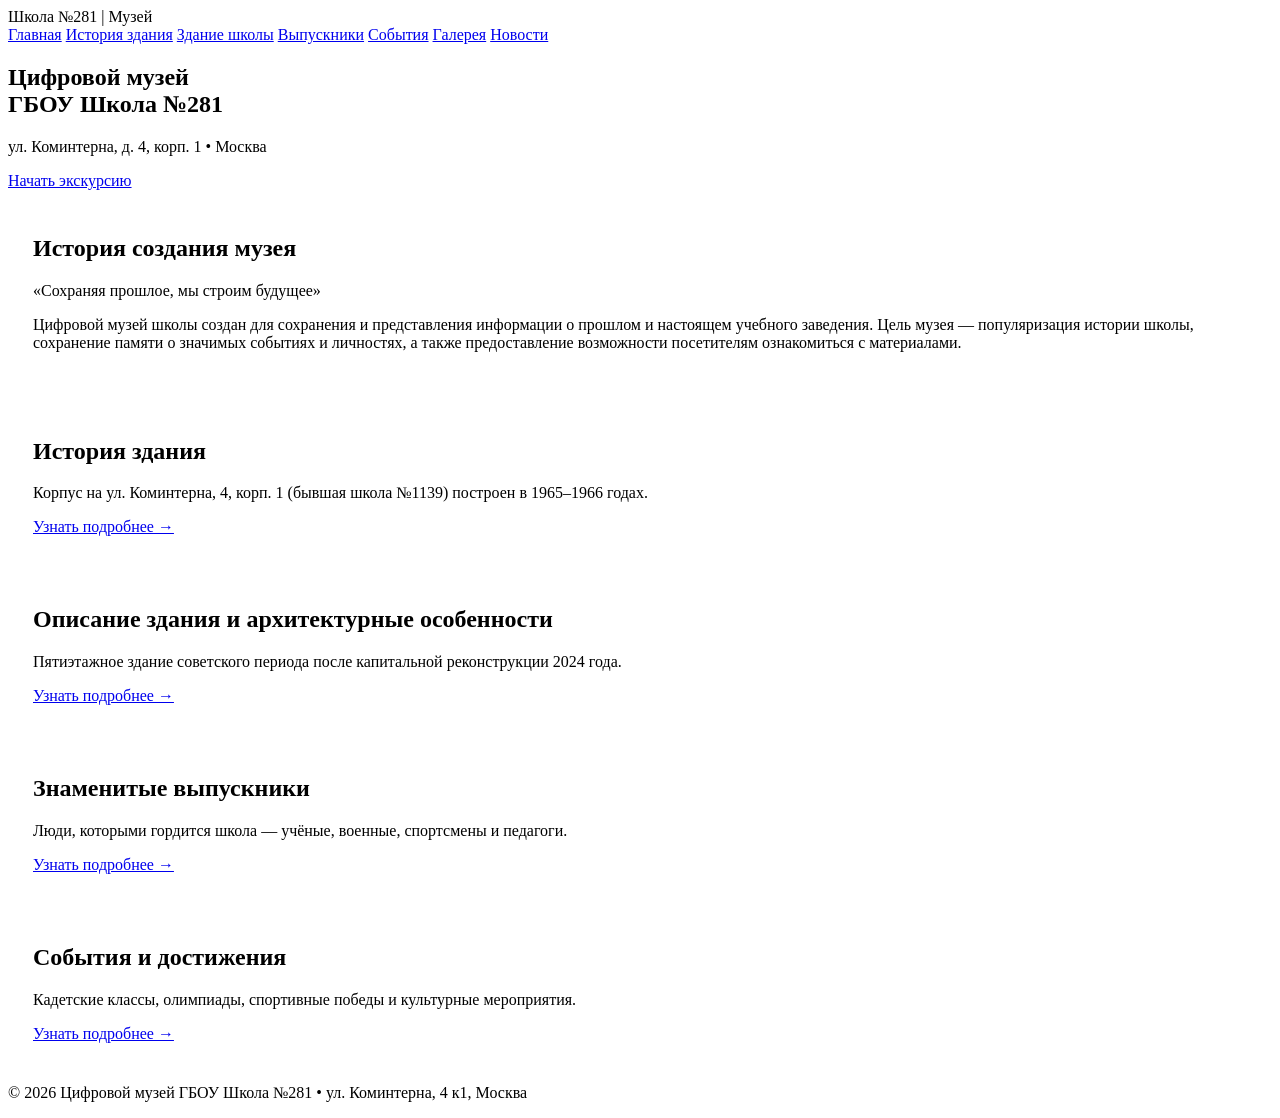
==== index.html @ ab2c9298 "Add files via upload" ====
<!DOCTYPE html>
<html lang="ru">
<head>
    <meta charset="UTF-8">
    <meta name="viewport" content="width=device-width, initial-scale=1.0">
    <title>Цифровой музей школы №281</title>
    <link rel="stylesheet" href="styles.css">
    
    <style>
        .section {
            position: relative;
            overflow: hidden;
            padding: 25px;
            border-radius: 12px;
            transition: all 0.4s ease;
        }

        .section:hover {
            transform: translateY(-5px);
            box-shadow: 0 10px 25px rgba(0, 102, 204, 0.15);
        }

        .section-photo {
            position: absolute;
            top: 0;
            left: 0;
            width: 100%;
            height: 100%;
            background: center/cover no-repeat;
            opacity: 0;
            transition: opacity 0.5s ease;
            z-index: 1;
        }

        .section:hover .section-photo {
            opacity: 0.25;
        }

        .section-content {
            position: relative;
            z-index: 2;
        }
    </style>
</head>
<body>

<header class="main-header">
    <div class="header-container">
        <div class="logo">Школа №281 | Музей</div>
        <nav class="nav-menu">
            <a href="index.html" class="active">Главная</a>
            <a href="history-building.html">История здания</a>
            <a href="building-description.html">Здание школы</a>
            <a href="graduates.html">Выпускники</a>
            <a href="events-achievements.html">События</a>
            <a href="gallery.html">Галерея</a>
            <a href="news.html">Новости</a>
        </nav>
    </div>
</header>
<section class="hero">
    <h1>Цифровой музей<br>ГБОУ Школа №281</h1>
    <p>ул. Коминтерна, д. 4, корп. 1 • Москва</p>
    <a href="#sections" class="btn">Начать экскурсию</a>
</section>
<main class="content-wrapper" id="sections">

    <!-- История создания музея -->
    <section class="section">
        <div class="section-content">
            <h2>История создания музея</h2>
            <p class="museum-quote">«Сохраняя прошлое, мы строим будущее»</p>
            <p>Цифровой музей школы создан для сохранения и представления информации о прошлом и настоящем учебного заведения. Цель музея — популяризация истории школы, сохранение памяти о значимых событиях и личностях, а также предоставление возможности посетителям ознакомиться с материалами.</p>
        </div>
    </section>

    <!-- Остальные разделы -->
    <section class="section">
        <div class="section-photo" style="background-image: url('images/history-building.jpg');"></div>
        <div class="section-content">
            <h2>История здания</h2>
            <p>Корпус на ул. Коминтерна, 4, корп. 1 (бывшая школа №1139) построен в 1965–1966 годах.</p>
            <a href="history-building.html" class="btn">Узнать подробнее →</a>
        </div>
    </section>

    <section class="section">
        <div class="section-photo" style="background-image: url('images/school-building.jpg');"></div>
        <div class="section-content">
            <h2>Описание здания и архитектурные особенности</h2>
            <p>Пятиэтажное здание советского периода после капитальной реконструкции 2024 года.</p>
            <a href="building-description.html" class="btn">Узнать подробнее →</a>
        </div>
    </section>

    <section class="section">
        <div class="section-photo" style="background-image: url('images/graduates.jpg');"></div>
        <div class="section-content">
            <h2>Знаменитые выпускники</h2>
            <p>Люди, которыми гордится школа — учёные, военные, спортсмены и педагоги.</p>
            <a href="graduates.html" class="btn">Узнать подробнее →</a>
        </div>
    </section>

    <section class="section">
        <div class="section-photo" style="background-image: url('images/events.jpg');"></div>
        <div class="section-content">
            <h2>События и достижения</h2>
            <p>Кадетские классы, олимпиады, спортивные победы и культурные мероприятия.</p>
            <a href="events-achievements.html" class="btn">Узнать подробнее →</a>
        </div>
    </section>

</main>

<footer class="main-footer">
    <p>© 2026 Цифровой музей ГБОУ Школа №281 • ул. Коминтерна, 4 к1, Москва</p>
</footer>

</body>
</html>
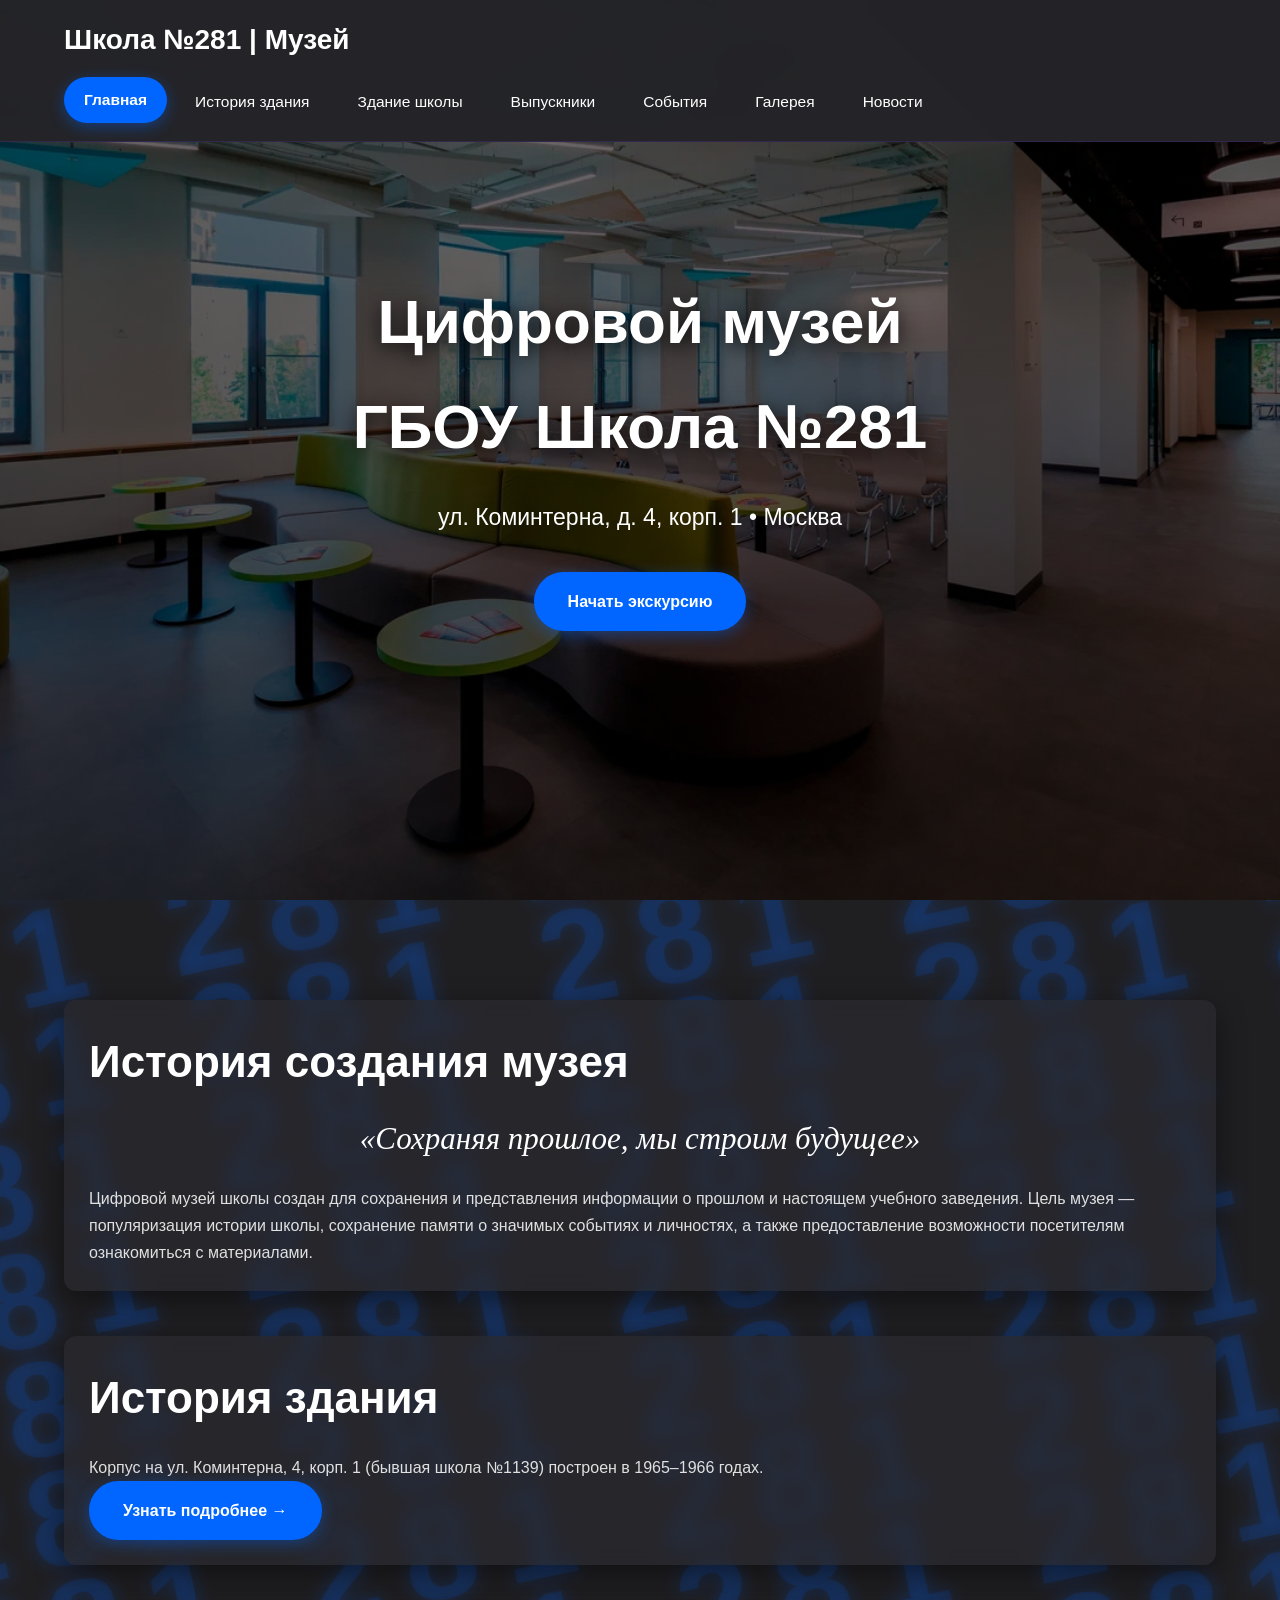
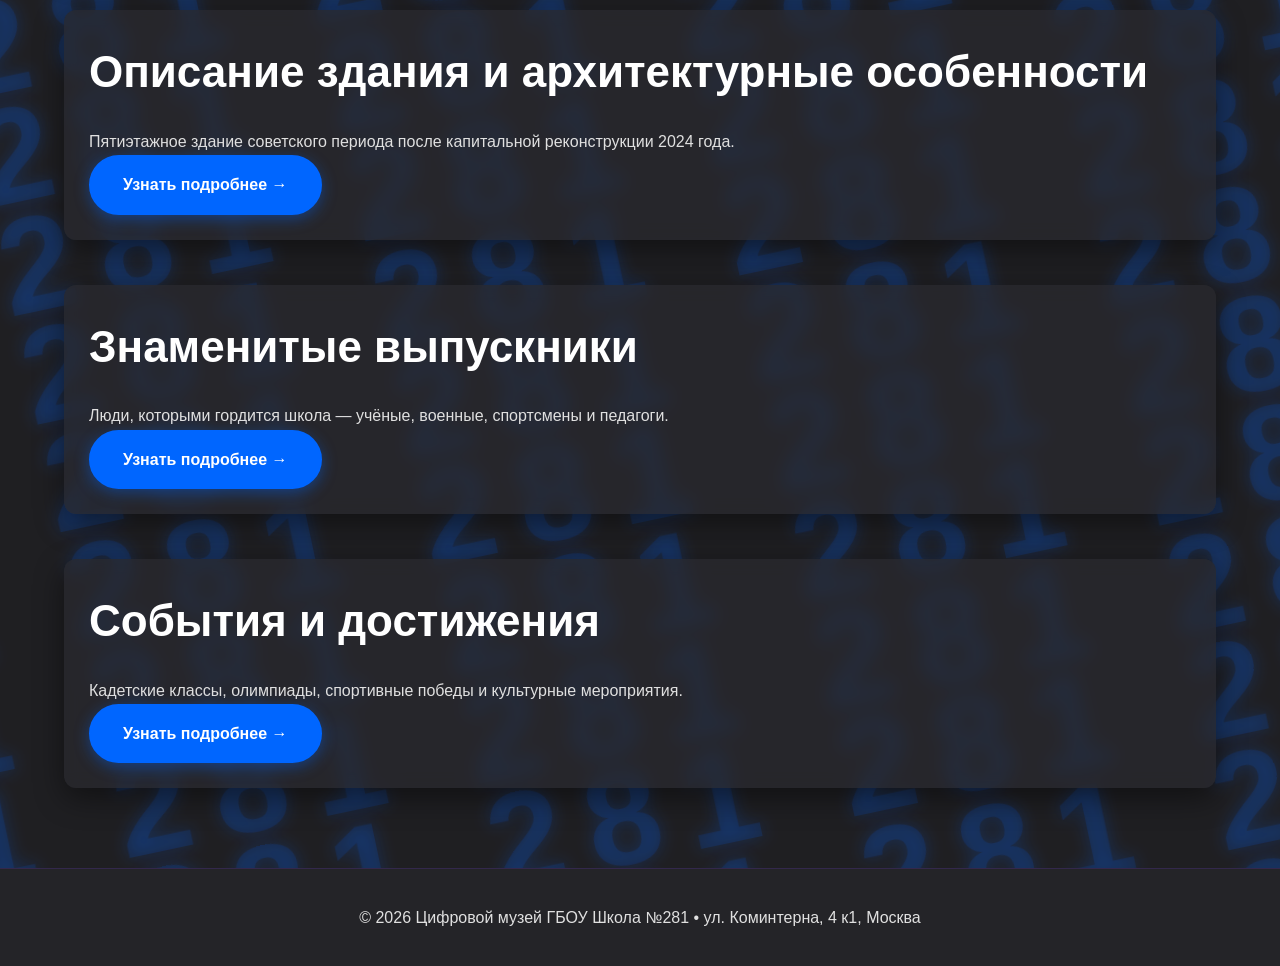
==== commit ca33e045: "Add files via upload" ====
--- a/index.html
+++ b/index.html
@@ -118,4 +118,23 @@
 </footer>
 
 </body>
-</html>+</html>
+<script>
+// Скрытие шапки при скролле
+let lastScrollTop = 0;
+const header = document.querySelector('.main-header');
+
+window.addEventListener('scroll', () => {
+    const scrollTop = window.pageYOffset || document.documentElement.scrollTop;
+
+    if (scrollTop > lastScrollTop && scrollTop > 100) {
+        // Скроллим вниз — прячем шапку
+        header.style.transform = 'translateY(-100%)';
+    } else {
+        // Скроллим вверх — показываем шапку
+        header.style.transform = 'translateY(0)';
+    }
+
+    lastScrollTop = scrollTop;
+});
+</script>
--- a/styles.css
+++ b/styles.css
@@ -0,0 +1,699 @@
+* {
+    margin: 0;
+    padding: 0;
+    box-sizing: border-box;
+    scroll-behavior: smooth;
+}
+
+body {
+    font-family: 'Arial', 'Helvetica', sans-serif;
+    background: #1f1f22;
+    color: #e0e0e0;
+    line-height: 1.7;
+}
+
+/* Шапка */
+.main-header {
+    position: fixed;
+    top: 0;
+    width: 100%;
+    z-index: 1000;
+    background: rgba(36, 36, 40, 0.98);
+    backdrop-filter: blur(10px);
+    padding: 16px 0;
+    border-bottom: 1px solid rgba(111, 57, 217, 0.2);
+}
+
+.header-container {
+    width: 90%;
+    max-width: 1300px;
+    margin: auto;
+    display: flex;
+    justify-content: space-between;
+    align-items: center;
+    flex-wrap: wrap;
+    gap: 15px;
+}
+
+.logo {
+    font-size: 28px;
+    font-weight: bold;
+    color: white;
+}
+
+.nav-menu {
+    display: flex;
+    gap: 8px;
+    flex-wrap: wrap;
+}
+
+/* Навигация — обновлённый синий стиль */
+.nav-menu {
+    display: flex;
+    gap: 8px;
+    flex-wrap: wrap;
+}
+
+.nav-menu a {
+    text-decoration: none;
+    color: white;
+    padding: 10px 20px;
+    border-radius: 50px;
+    transition: all 0.3s ease;
+    font-size: 15.5px;
+    white-space: nowrap;
+}
+
+.nav-menu a:hover,
+.nav-menu .active {
+    background: #0066ff;
+    color: white;
+    transform: translateY(-2px);
+    box-shadow: 0 4px 15px rgba(0, 102, 255, 0.4);
+}
+
+/* Дополнительно — более красивый активный пункт */
+.nav-menu .active {
+    background: #0066ff;
+    font-weight: 600;
+    box-shadow: 0 4px 20px rgba(0, 102, 255, 0.5);
+}
+/* Главная секция */
+.hero {
+    height: 100vh;
+    min-height: 100vh;
+    display: flex;
+    flex-direction: column;
+    justify-content: center;
+    align-items: center;
+    text-align: center;
+    padding: 20px;
+    background: 
+        linear-gradient(rgba(0,0,0,0.65), rgba(0,0,0,0.75)),
+        url('img/hero.jpg') center/cover no-repeat;
+    background-attachment: fixed;
+    color: white;
+}
+
+.hero h1 {
+    font-size: 62px;
+    margin-bottom: 18px;
+    text-shadow: 0 4px 20px rgba(0,0,0,0.85);
+}
+
+.hero p {
+    font-size: 23px;
+    max-width: 850px;
+    margin-bottom: 35px;
+}
+
+/* Кнопки */
+.btn {
+    display: inline-block;
+    background: #6f39d9;
+    color: white;
+    padding: 15px 34px;
+    border-radius: 50px;
+    text-decoration: none;
+    font-weight: bold;
+    transition: all 0.3s ease;
+    box-shadow: 0 4px 15px rgba(111, 57, 217, 0.3);
+    border: 2px solid #6f39d9;        /* Фиолетовая обводка */
+}
+
+.btn:hover {
+    transform: scale(1.08) translateY(-3px);
+    background: #5a2eb8;
+    border-color: #5a2eb8;            /* Обводка при наведении */
+}
+
+/* Основной контент */
+.content-wrapper {
+    width: 90%;
+    max-width: 1300px;
+    margin: 100px auto 60px;
+}
+
+.section {
+    background: #2a2a2f;
+    padding: 45px;
+    margin: 45px 0;
+    border-radius: 28px;
+    box-shadow: 0 10px 30px rgba(0, 0, 0, 0.45);
+}
+
+.section:hover {
+    transform: translateY(-8px);
+}
+
+h2 {
+    font-size: 44px;
+    margin-bottom: 18px;
+    color: #ffffff;
+}
+
+h3 {
+    font-size: 27px;
+    margin: 30px 0 18px;
+    color: #b8b8b8;
+}
+
+/* Таблица */
+table {
+    width: 100%;
+    border-collapse: collapse;
+    margin: 25px 0;
+    background: #36363b;
+    border-radius: 12px;
+    overflow: hidden;
+}
+
+th, td {
+    padding: 16px 14px;
+    text-align: left;
+    border-bottom: 1px solid #4a4a50;
+}
+
+th {
+    background: #6f39d9;
+    color: white;
+}
+
+/* Галерея */
+.gallery {
+    display: grid;
+    grid-template-columns: repeat(auto-fit, minmax(300px, 1fr));
+    gap: 22px;
+    margin-top: 25px;
+}
+
+.gallery img, .page-img {
+    width: 100%;
+    border-radius: 20px;
+    transition: all 0.4s ease;
+}
+
+.gallery img:hover, .page-img:hover {
+    transform: scale(1.04);
+}
+
+/* Подвал */
+.main-footer {
+    background: #242428;
+    padding: 35px 20px;
+    text-align: center;
+    margin-top: 80px;
+    border-top: 1px solid rgba(111, 57, 217, 0.2);
+}
+
+/* Адаптив */
+@media (max-width: 768px) {
+    .nav-menu {
+        flex-direction: column;
+        align-items: center;
+    }
+    .hero h1 { font-size: 42px; }
+    h2 { font-size: 34px; }
+}/* Красивый заголовок "Разделы музея" */
+.museum-sections-title {
+    text-align: center;
+    margin: 60px 0 40px 0;
+    padding: 20px 0;
+}
+
+.museum-sections-title h2 {
+    font-size: 48px;
+    color: #ffffff;
+    position: relative;
+    display: inline-block;
+    padding-bottom: 15px;
+}
+
+.museum-sections-title h2::after {
+    content: '';
+    position: absolute;
+    bottom: 0;
+    left: 50%;
+    transform: translateX(-50%);
+    width: 120px;
+    height: 4px;
+    background: linear-gradient(to right, #6f39d9, #a07dff);
+    border-radius: 2px;
+}
+/* Стиль для цитаты в разделе "История создания музея" */
+.museum-quote {
+    font-size: 24px;
+    font-style: italic;
+    color: #c4c4c4;
+    text-align: center;
+    margin: 20px 0 25px 0;
+    padding: 0 20px;
+}
+/* Новый синий цвет для всех кнопок */
+.btn {
+    display: inline-block;
+    background: #0066ff;
+    color: white;
+    padding: 14px 32px;
+    border-radius: 50px;
+    text-decoration: none;
+    font-weight: 600;
+    font-size: 16px;
+    transition: all 0.3s ease;
+    box-shadow: 0 4px 15px rgba(0, 102, 255, 0.4);
+    border: 2px solid #0066ff;
+}
+
+.btn:hover {
+    background: #0052cc;
+    border-color: #0052cc;
+    transform: scale(1.06) translateY(-3px);
+    box-shadow: 0 6px 20px rgba(0, 102, 255, 0.5);
+}
+
+/* === КРАСИВАЯ РАМКА ЦИТАТЫ === */
+.quote-section {
+    background: #2a2a2f;
+    padding: 60px 40px;
+    text-align: center;
+    border-radius: 28px;
+}
+
+.quote-box {
+    max-width: 820px;
+    margin: 35px auto;
+    padding: 50px 55px;
+    background: rgba(0, 102, 255, 0.08);
+    border: 4px solid #00aaff;           /* Яркий голубой */
+    border-radius: 32px;
+    position: relative;
+    box-shadow: 0 0 35px rgba(0, 170, 255, 0.6),
+                0 0 15px rgba(0, 102, 255, 0.4),
+                inset 0 0 20px rgba(0, 170, 255, 0.15);
+}
+
+.quote-box::before,
+.quote-box::after {
+    content: '“';
+    font-size: 120px;
+    position: absolute;
+    color: rgba(0, 170, 255, 0.3);
+    font-family: serif;
+    line-height: 1;
+    font-weight: bold;
+}
+
+.quote-box::before {
+    top: -30px;
+    left: 35px;
+}
+
+.quote-box::after {
+    bottom: -65px;
+    right: 35px;
+    transform: rotate(180deg);
+}
+
+/* Красивый шрифт для цитаты */
+.museum-quote {
+    font-family: 'Playfair Display', 'Georgia', serif;
+    font-size: 31px;
+    font-style: italic;
+    color: #ffffff;
+    margin: 0 0 25px 0;
+    line-height: 1.35;
+    font-weight: 400;
+}
+
+.museum-description {
+    font-size: 17.5px;
+    color: #d0d0d0;
+    line-height: 1.85;
+    max-width: 760px;
+    margin: 0 auto;
+}
+/* ====================== ОГРОМНОЕ КОЛИЧЕСТВО ЦИФР 281 ====================== */
+
+body {
+    position: relative;
+    overflow-x: hidden;
+    background-color: #1f1f22;
+}
+
+/* Фоновый слой */
+body::before {
+    content:
+    "281 281 281 281 281 281 281 281 281 281 281 281 281 281 281 281 281 281 281 281 281 281 281 281 281 281 281 281 281 281 281 281 281 281 281 281 281 281 281 281 281 281 281 281 281 281 281 281 281 281 "
+    
+    "281 281 281 281 281 281 281 281 281 281 281 281 281 281 281 281 281 281 281 281 281 281 281 281 281 281 281 281 281 281 281 281 281 281 281 281 281 281 281 281 281 281 281 281 281 281 281 281 281 281 "
+
+    "281 281 281 281 281 281 281 281 281 281 281 281 281 281 281 281 281 281 281 281 281 281 281 281 281 281 281 281 281 281 281 281 281 281 281 281 281 281 281 281 281 281 281 281 281 281 281 281 281 281 "
+
+    "281 281 281 281 281 281 281 281 281 281 281 281 281 281 281 281 281 281 281 281 281 281 281 281 281 281 281 281 281 281 281 281 281 281 281 281 281 281 281 281 281 281 281 281 281 281 281 281 281 281 ";
+
+    position: fixed;
+    inset: -50%;
+    z-index: 0;
+
+    pointer-events: none;
+    user-select: none;
+
+    font-family: 'Arial Black', 'Impact', sans-serif;
+    font-size: 135px;
+    font-weight: 900;
+    line-height: 0.82;
+    letter-spacing: 24px;
+
+    color: rgba(0, 102, 255, 0.14);
+
+    transform: rotate(-12deg);
+
+    white-space: pre-wrap;
+    word-break: break-word;
+
+    text-shadow:
+        0 0 18px rgba(0, 102, 255, 0.22),
+        5px 5px 12px rgba(0,0,0,0.5);
+}
+
+/* Контент поверх цифр */
+.main-header,
+.content-wrapper,
+.main-footer,
+.hero,
+.section {
+    position: relative;
+    z-index: 2;
+}
+
+/* Прозрачные блоки */
+.section,
+main .section,
+.content-wrapper .section {
+    background: rgba(42, 42, 47, 0.76) !important;
+    backdrop-filter: blur(8px);
+}
+/* ====================== ФОН ГЛАВНОЙ СТРАНИЦЫ (Hero) ====================== */
+.hero {
+    height: 100vh;
+    min-height: 100vh;
+    display: flex;
+    flex-direction: column;
+    justify-content: center;
+    align-items: center;
+    text-align: center;
+    padding: 20px;
+    background: 
+        linear-gradient(rgba(0,0,0,0.55), rgba(0,0,0,0.75)),
+        url('img/hero.jpg') center/cover no-repeat !important;
+    background-attachment: fixed;
+    color: white;
+    position: relative;
+    z-index: 1;
+}
+/* Галерея достижений */
+.achievements-gallery {
+    display: grid;
+    grid-template-columns: repeat(auto-fit, minmax(280px, 1fr));
+    gap: 20px;
+    margin: 30px 0;
+}
+
+.page-img {
+    width: 100%;
+    height: auto;
+    border-radius: 8px;
+    box-shadow: 0 4px 12px rgba(0, 0, 0, 0.1);
+    object-fit: cover;
+}.page-img {
+    height: 240px;        /* или 280px */
+    object-fit: cover;
+}
+/* ================= ГАЛЕРЕЯ ================= */
+
+.gallery {
+    display: grid;
+    grid-template-columns: repeat(auto-fit, minmax(300px, 1fr));
+    gap: 25px;
+    margin-top: 35px;
+}
+
+.gallery-item {
+    overflow: hidden;
+    border-radius: 22px;
+    position: relative;
+    background: #2a2a2f;
+    box-shadow: 0 8px 25px rgba(0,0,0,0.35);
+    transition: all 0.4s ease;
+}
+
+.gallery-item:hover {
+    transform: translateY(-8px);
+    box-shadow: 0 12px 35px rgba(0,102,255,0.35);
+}
+
+.gallery-item img {
+    width: 100%;
+    height: 280px;
+    object-fit: cover;
+    display: block;
+    transition: transform 0.5s ease;
+}
+
+.gallery-item:hover img {
+    transform: scale(1.08);
+}* {
+    margin: 0;
+    padding: 0;
+    box-sizing: border-box;
+    scroll-behavior: smooth;
+}
+
+body {
+    font-family: 'Arial', 'Helvetica', sans-serif;
+    background: #1f1f22;
+    color: #e0e0e0;
+    line-height: 1.7;
+    position: relative;
+    overflow-x: hidden;
+}
+
+/* ====================== ФОН С ЦИФРАМИ 281 ====================== */
+body::before {
+    content:
+    "281 281 281 281 281 281 281 281 281 281 281 281 281 281 281 281 281 281 281 281 281 281 281 281 281 281 281 281 281 281 281 281 281 281 281 281 281 281 281 281 281 281 281 281 281 281 281 281 281 281 "
+    "281 281 281 281 281 281 281 281 281 281 281 281 281 281 281 281 281 281 281 281 281 281 281 281 281 281 281 281 281 281 281 281 281 281 281 281 281 281 281 281 281 281 281 281 281 281 281 281 281 281 "
+    "281 281 281 281 281 281 281 281 281 281 281 281 281 281 281 281 281 281 281 281 281 281 281 281 281 281 281 281 281 281 281 281 281 281 281 281 281 281 281 281 281 281 281 281 281 281 281 281 281 281 "
+    "281 281 281 281 281 281 281 281 281 281 281 281 281 281 281 281 281 281 281 281 281 281 281 281 281 281 281 281 281 281 281 281 281 281 281 281 281 281 281 281 281 281 281 281 281 281 281 281 281 281 ";
+    position: fixed;
+    inset: -50%;
+    z-index: 0;
+    pointer-events: none;
+    user-select: none;
+    font-family: 'Arial Black', 'Impact', sans-serif;
+    font-size: 135px;
+    font-weight: 900;
+    line-height: 0.82;
+    letter-spacing: 24px;
+    color: rgba(0, 102, 255, 0.14);
+    transform: rotate(-12deg);
+    white-space: pre-wrap;
+    text-shadow: 0 0 18px rgba(0, 102, 255, 0.22);
+}
+
+/* ====================== ШАПКА ====================== */
+.main-header {
+    position: fixed;
+    top: 0;
+    width: 100%;
+    z-index: 1000;
+    background: rgba(36, 36, 40, 0.98);
+    backdrop-filter: blur(10px);
+    padding: 16px 0;
+    border-bottom: 1px solid rgba(111, 57, 217, 0.2);
+}
+
+.header-container {
+    width: 90%;
+    max-width: 1300px;
+    margin: auto;
+    display: flex;
+    justify-content: space-between;
+    align-items: center;
+    flex-wrap: wrap;
+    gap: 15px;
+}
+
+.logo {
+    font-size: 28px;
+    font-weight: bold;
+    color: white;
+}
+
+.nav-menu {
+    display: flex;
+    gap: 8px;
+    flex-wrap: wrap;
+}
+
+.nav-menu a {
+    text-decoration: none;
+    color: white;
+    padding: 10px 20px;
+    border-radius: 50px;
+    transition: all 0.3s ease;
+    font-size: 15.5px;
+    white-space: nowrap;
+}
+
+.nav-menu a:hover,
+.nav-menu .active {
+    background: #0066ff;
+    color: white;
+    transform: translateY(-2px);
+    box-shadow: 0 4px 15px rgba(0, 102, 255, 0.4);
+}
+
+/* ====================== ОСНОВНОЙ КОНТЕНТ ====================== */
+.content-wrapper {
+    width: 90%;
+    max-width: 1300px;
+    margin: 100px auto 60px;
+    position: relative;
+    z-index: 2;
+}
+
+.section {
+    background: rgba(42, 42, 47, 0.85);
+    backdrop-filter: blur(8px);
+    padding: 45px;
+    margin: 45px 0;
+    border-radius: 28px;
+    box-shadow: 0 10px 30px rgba(0, 0, 0, 0.45);
+    position: relative;
+    z-index: 2;
+}
+
+.section:hover {
+    transform: translateY(-8px);
+}
+
+h2 {
+    font-size: 44px;
+    margin-bottom: 18px;
+    color: #ffffff;
+}
+
+h3 {
+    font-size: 27px;
+    margin: 30px 0 18px;
+    color: #b8b8b8;
+}
+
+/* ====================== ТАБЛИЦА (под цвет кнопок) ====================== */
+table {
+    width: 100%;
+    border-collapse: collapse;
+    margin: 25px 0;
+    background: #2a2a2f;
+    border-radius: 12px;
+    overflow: hidden;
+    box-shadow: 0 8px 25px rgba(0, 0, 0, 0.4);
+}
+
+th, td {
+    padding: 16px 14px;
+    text-align: left;
+    border-bottom: 1px solid #4a4a50;
+}
+
+th {
+    background: #0066ff;
+    color: white;
+    font-weight: 600;
+    text-align: center;
+}
+
+tr:hover {
+    background: rgba(0, 102, 255, 0.12);
+}
+
+td {
+    color: #e0e0e0;
+}
+
+tr td:first-child {
+    font-weight: 500;
+    color: #80b3ff;
+}
+
+/* ====================== КНОПКИ ====================== */
+.btn {
+    display: inline-block;
+    background: #0066ff;
+    color: white;
+    padding: 14px 32px;
+    border-radius: 50px;
+    text-decoration: none;
+    font-weight: 600;
+    font-size: 16px;
+    transition: all 0.3s ease;
+    box-shadow: 0 4px 15px rgba(0, 102, 255, 0.4);
+    border: 2px solid #0066ff;
+}
+
+.btn:hover {
+    background: #0052cc;
+    border-color: #0052cc;
+    transform: scale(1.06) translateY(-3px);
+    box-shadow: 0 6px 20px rgba(0, 102, 255, 0.5);
+}
+
+/* ====================== ГАЛЕРЕЯ ====================== */
+.achievements-gallery {
+    display: grid;
+    grid-template-columns: repeat(auto-fit, minmax(280px, 1fr));
+    gap: 20px;
+    margin: 30px 0;
+}
+
+.page-img {
+    width: 100%;
+    height: 240px;
+    object-fit: cover;
+    border-radius: 12px;
+    box-shadow: 0 4px 12px rgba(0, 0, 0, 0.3);
+    transition: all 0.4s ease;
+}
+
+.page-img:hover {
+    transform: scale(1.04);
+}
+
+/* ====================== ПОДВАЛ ====================== */
+.main-footer {
+    background: #242428;
+    padding: 35px 20px;
+    text-align: center;
+    margin-top: 80px;
+    border-top: 1px solid rgba(111, 57, 217, 0.2);
+    position: relative;
+    z-index: 2;
+}
+
+/* ====================== АДАПТИВ ====================== */
+@media (max-width: 768px) {
+    .nav-menu {
+        flex-direction: column;
+        align-items: center;
+    }
+    h2 { 
+        font-size: 34px; 
+    }
+    .section { 
+        padding: 30px 20px; 
+    }
+    .page-img {
+        height: 200px;
+    }
+}
